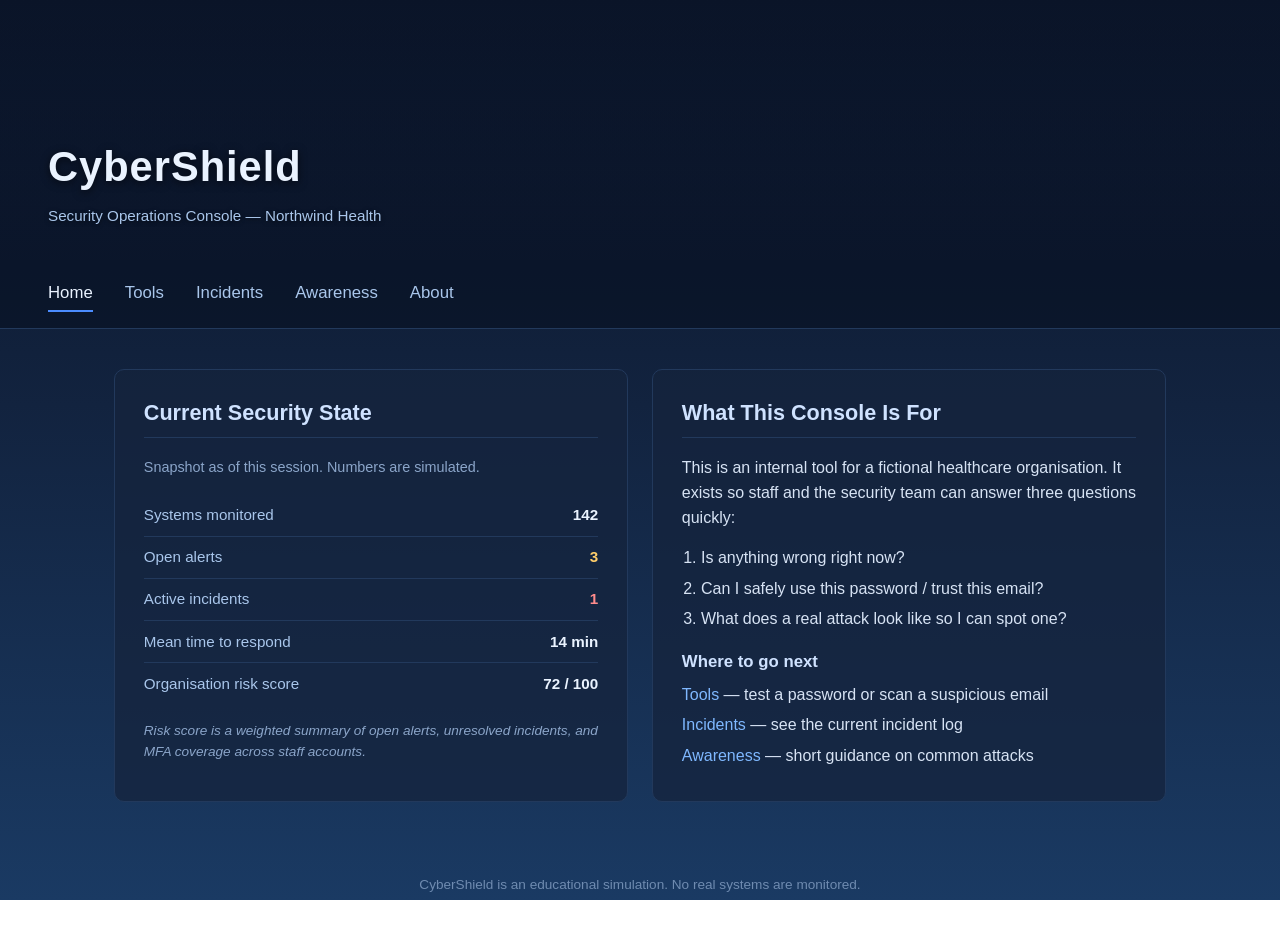
==== index.html @ 9d2b7405 "restyled website" ====
<!DOCTYPE html>
<html lang="en">
<head>
  <meta charset="UTF-8">
  <meta name="viewport" content="width=device-width, initial-scale=1.0">
  <title>CyberShield — Security Operations Console</title>
  <link rel="stylesheet" href="style.css">
</head>
<body>

  <header class="banner">
    <div class="banner-overlay">
      <h1>CyberShield</h1>
      <p class="tagline">Security Operations Console — Northwind Health</p>
    </div>
  </header>

  <nav class="navbar">
    <a href="index.html" class="active">Home</a>
    <a href="tools.html">Tools</a>
    <a href="incidents.html">Incidents</a>
    <a href="awareness.html">Awareness</a>
    <a href="about.html">About</a>
  </nav>

  <main class="layout">

    <section class="panel">
      <h2>Current Security State</h2>
      <p class="muted">Snapshot as of this session. Numbers are simulated.</p>

      <ul class="stat-list">
        <li><span class="label">Systems monitored</span><span class="value">142</span></li>
        <li><span class="label">Open alerts</span><span class="value warn">3</span></li>
        <li><span class="label">Active incidents</span><span class="value crit">1</span></li>
        <li><span class="label">Mean time to respond</span><span class="value">14 min</span></li>
        <li><span class="label">Organisation risk score</span><span class="value">72 / 100</span></li>
      </ul>

      <p class="hint">
        Risk score is a weighted summary of open alerts, unresolved incidents,
        and MFA coverage across staff accounts.
      </p>
    </section>

    <section class="panel">
      <h2>What This Console Is For</h2>
      <p>
        This is an internal tool for a fictional healthcare organisation.
        It exists so staff and the security team can answer three questions quickly:
      </p>
      <ol class="purpose-list">
        <li>Is anything wrong right now?</li>
        <li>Can I safely use this password / trust this email?</li>
        <li>What does a real attack look like so I can spot one?</li>
      </ol>

      <h3>Where to go next</h3>
      <ul class="link-list">
        <li><a href="tools.html">Tools</a> — test a password or scan a suspicious email</li>
        <li><a href="incidents.html">Incidents</a> — see the current incident log</li>
        <li><a href="awareness.html">Awareness</a> — short guidance on common attacks</li>
      </ul>
    </section>

  </main>

  <footer class="footer">
    CyberShield is an educational simulation. No real systems are monitored.
  </footer>

</body>
</html>
---- style.css ----
/* -------- base -------- */
* {
  box-sizing: border-box;
}

html, body {
  margin: 0;
  padding: 0;
}

body {
  font-family: "Gill Sans", Calibri, "Trebuchet MS", sans-serif;
  background: linear-gradient(180deg, #0a1428 0%, #12233f 45%, #1a3a63 100%);
  background-attachment: fixed;
  color: #d7e3f4;
  min-height: 100vh;
  line-height: 1.55;
}

a {
  color: #7fb8ff;
  text-decoration: none;
}
a:hover {
  text-decoration: underline;
}

/* -------- banner -------- */
.banner {
  position: relative;
  height: 260px;
  background-image: url("assets/banner.jpg");
  background-size: cover;
  background-position: center;
  display: flex;
  align-items: flex-end;
  padding: 2rem 3rem;
}

.banner::after {
  content: "";
  position: absolute;
  inset: 0;
  background: linear-gradient(180deg, rgba(10,20,40,0.35) 0%, rgba(10,20,40,0.85) 100%);
}

.banner-overlay {
  position: relative;
  z-index: 1;
}

.banner h1 {
  margin: 0;
  font-size: 2.6rem;
  letter-spacing: 1px;
  color: #eaf3ff;
  text-shadow: 0 2px 8px rgba(0,0,0,0.6);
}

.tagline {
  margin: 0.3rem 0 0;
  font-size: 0.95rem;
  color: #a9c6eb;
  text-shadow: 0 1px 4px rgba(0,0,0,0.6);
}

/* -------- nav -------- */
.navbar {
  display: flex;
  gap: 2rem;
  padding: 1rem 3rem;
  background: rgba(10, 20, 40, 0.85);
  border-bottom: 1px solid #22395c;
}

.navbar a {
  color: #a9c6eb;
  font-size: 1.05rem;
  padding: 4px 0;
  border-bottom: 2px solid transparent;
}

.navbar a:hover {
  color: #eaf3ff;
  text-decoration: none;
}

.navbar a.active {
  color: #eaf3ff;
  border-bottom-color: #4b8cff;
}

/* -------- layout -------- */
.layout {
  max-width: 1100px;
  margin: 2.5rem auto;
  padding: 0 1.5rem;
  display: grid;
  grid-template-columns: 1fr 1fr;
  gap: 1.5rem;
}

@media (max-width: 800px) {
  .layout { grid-template-columns: 1fr; }
}

/* -------- panels -------- */
.panel {
  background: rgba(20, 35, 60, 0.75);
  border: 1px solid #22395c;
  border-radius: 10px;
  padding: 1.6rem 1.8rem;
}

.panel h2 {
  margin-top: 0;
  color: #cfe2ff;
  font-size: 1.35rem;
  border-bottom: 1px solid #22395c;
  padding-bottom: 0.5rem;
}

.panel h3 {
  color: #cfe2ff;
  font-size: 1.05rem;
  margin-bottom: 0.4rem;
}

.muted { color: #8ba5c9; font-size: 0.9rem; }
.hint  { color: #8ba5c9; font-size: 0.85rem; margin-top: 1rem; font-style: italic; }

/* -------- stat list -------- */
.stat-list {
  list-style: none;
  padding: 0;
  margin: 1rem 0;
}

.stat-list li {
  display: flex;
  justify-content: space-between;
  padding: 0.55rem 0;
  border-bottom: 1px solid #22395c;
  font-size: 0.95rem;
}

.stat-list li:last-child { border-bottom: none; }

.stat-list .label { color: #a9c6eb; }
.stat-list .value { font-weight: 600; color: #eaf3ff; }
.stat-list .value.warn { color: #ffce6a; }
.stat-list .value.crit { color: #ff8b8b; }

/* -------- lists -------- */
.purpose-list { padding-left: 1.2rem; }
.purpose-list li { margin-bottom: 0.35rem; }

.link-list {
  list-style: none;
  padding: 0;
  margin: 0.5rem 0 0;
}
.link-list li { margin-bottom: 0.35rem; }

/* -------- tools form -------- */
.field {
  margin-bottom: 1.2rem;
}

.field label {
  display: block;
  margin-bottom: 0.4rem;
  color: #a9c6eb;
  font-size: 0.9rem;
}

.field input[type="password"],
.field textarea {
  width: 100%;
  background: rgba(10, 20, 40, 0.7);
  border: 1px solid #22395c;
  border-radius: 6px;
  padding: 0.65rem 0.8rem;
  color: #eaf3ff;
  font-family: inherit;
  font-size: 0.95rem;
}

.field input:focus,
.field textarea:focus {
  outline: none;
  border-color: #4b8cff;
}

button {
  background: #2a63c9;
  color: #eaf3ff;
  border: 1px solid #4b8cff;
  padding: 0.6rem 1.4rem;
  border-radius: 6px;
  font-family: inherit;
  font-size: 0.95rem;
  cursor: pointer;
  transition: background 0.15s;
}

button:hover { background: #3a78e0; }

.output {
  margin-top: 1rem;
  padding: 0.9rem 1rem;
  background: rgba(10, 20, 40, 0.6);
  border-left: 3px solid #4b8cff;
  border-radius: 4px;
  white-space: pre-wrap;
  font-size: 0.9rem;
  color: #d7e3f4;
}

/* -------- incidents table -------- */
table {
  width: 100%;
  border-collapse: collapse;
  background: rgba(20, 35, 60, 0.6);
  border: 1px solid #22395c;
  border-radius: 8px;
  overflow: hidden;
}

th, td {
  text-align: left;
  padding: 0.75rem 1rem;
  border-bottom: 1px solid #22395c;
  font-size: 0.9rem;
}

th {
  background: rgba(30, 50, 80, 0.9);
  color: #a9c6eb;
  font-weight: 600;
}

tr:last-child td { border-bottom: none; }

.sev {
  padding: 2px 9px;
  border-radius: 4px;
  font-size: 0.72rem;
  letter-spacing: 0.6px;
  font-weight: 700;
}
.sev.critical { background: #5a1d1d; color: #ffb3b3; }
.sev.high     { background: #5a3a1d; color: #ffcf9e; }
.sev.medium   { background: #5a4c1d; color: #ffeaa0; }
.sev.low      { background: #1d4a35; color: #9febc2; }

/* -------- awareness tips -------- */
.tips {
  display: grid;
  grid-template-columns: 1fr 1fr;
  gap: 1rem;
}

@media (max-width: 800px) {
  .tips { grid-template-columns: 1fr; }
}

.tip {
  background: rgba(20, 35, 60, 0.75);
  border: 1px solid #22395c;
  border-radius: 10px;
  padding: 1.1rem 1.3rem;
}

.tip h3 {
  margin-top: 0;
  color: #cfe2ff;
  font-size: 1rem;
}

.tip p {
  margin-bottom: 0;
  font-size: 0.9rem;
  color: #b6c9e3;
}

/* -------- footer -------- */
.footer {
  text-align: center;
  padding: 2rem 1rem;
  color: #6f8bb0;
  font-size: 0.85rem;
}
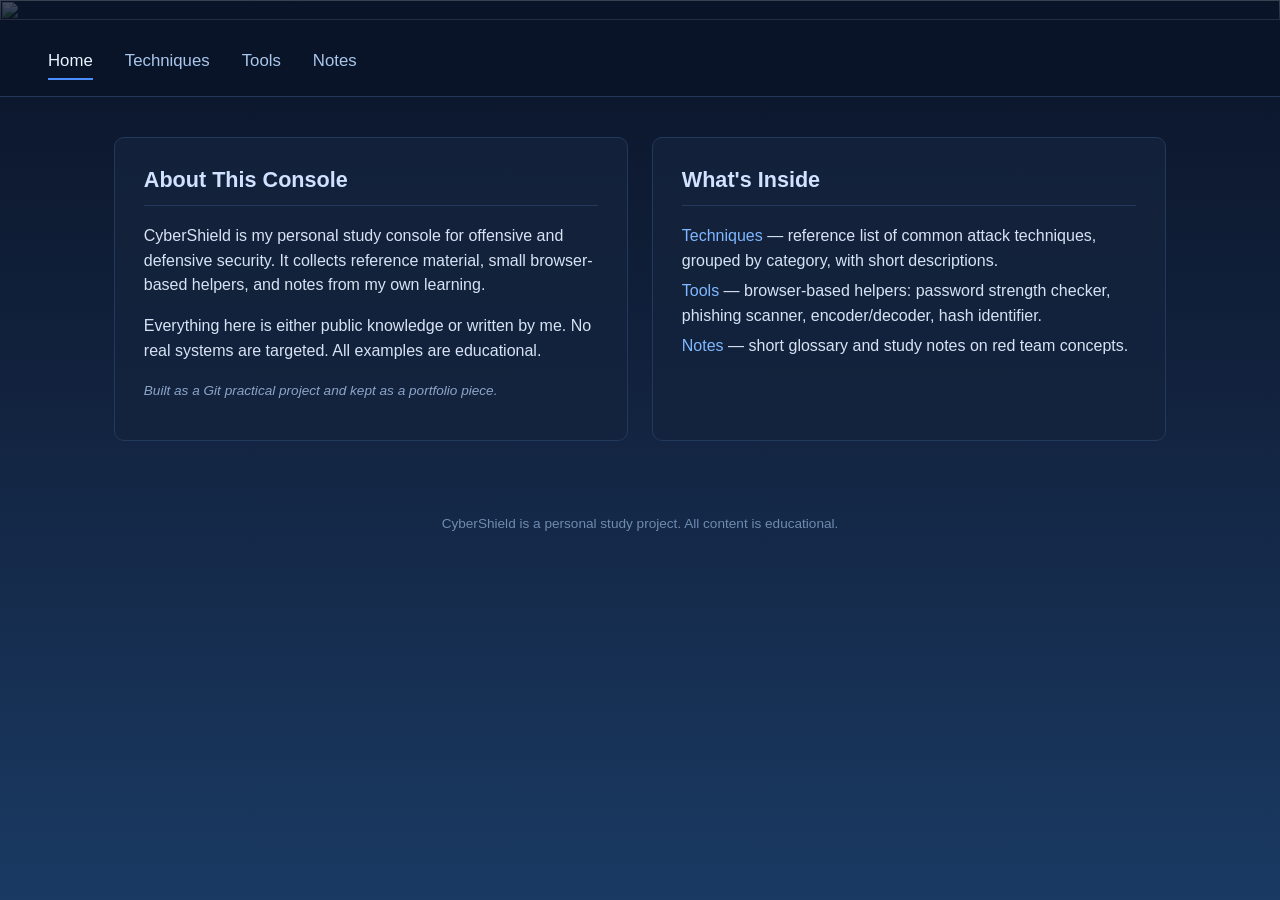
==== commit b0f5b107: "redoing the first page againm" ====
--- a/index.html
+++ b/index.html
@@ -3,70 +3,66 @@
 <head>
   <meta charset="UTF-8">
   <meta name="viewport" content="width=device-width, initial-scale=1.0">
-  <title>CyberShield — Security Operations Console</title>
+  <title>CyberShield — Security Study Console</title>
   <link rel="stylesheet" href="style.css">
 </head>
 <body>
 
   <header class="banner">
+    <img src="assets/banner.jpg" alt="" class="banner-img">
     <div class="banner-overlay">
       <h1>CyberShield</h1>
-      <p class="tagline">Security Operations Console — Northwind Health</p>
+      <p class="tagline">Offensive &amp; Defensive Security Study Console</p>
     </div>
   </header>
 
   <nav class="navbar">
     <a href="index.html" class="active">Home</a>
+    <a href="techniques.html">Techniques</a>
     <a href="tools.html">Tools</a>
-    <a href="incidents.html">Incidents</a>
-    <a href="awareness.html">Awareness</a>
-    <a href="about.html">About</a>
+    <a href="notes.html">Notes</a>
   </nav>
 
   <main class="layout">
 
     <section class="panel">
-      <h2>Current Security State</h2>
-      <p class="muted">Snapshot as of this session. Numbers are simulated.</p>
-
-      <ul class="stat-list">
-        <li><span class="label">Systems monitored</span><span class="value">142</span></li>
-        <li><span class="label">Open alerts</span><span class="value warn">3</span></li>
-        <li><span class="label">Active incidents</span><span class="value crit">1</span></li>
-        <li><span class="label">Mean time to respond</span><span class="value">14 min</span></li>
-        <li><span class="label">Organisation risk score</span><span class="value">72 / 100</span></li>
-      </ul>
-
+      <h2>About This Console</h2>
+      <p>
+        CyberShield is my personal study console for offensive and defensive
+        security. It collects reference material, small browser-based helpers,
+        and notes from my own learning.
+      </p>
+      <p>
+        Everything here is either public knowledge or written by me.
+        No real systems are targeted. All examples are educational.
+      </p>
       <p class="hint">
-        Risk score is a weighted summary of open alerts, unresolved incidents,
-        and MFA coverage across staff accounts.
+        Built as a Git practical project and kept as a portfolio piece.
       </p>
     </section>
 
     <section class="panel">
-      <h2>What This Console Is For</h2>
-      <p>
-        This is an internal tool for a fictional healthcare organisation.
-        It exists so staff and the security team can answer three questions quickly:
-      </p>
-      <ol class="purpose-list">
-        <li>Is anything wrong right now?</li>
-        <li>Can I safely use this password / trust this email?</li>
-        <li>What does a real attack look like so I can spot one?</li>
-      </ol>
-
-      <h3>Where to go next</h3>
+      <h2>What's Inside</h2>
       <ul class="link-list">
-        <li><a href="tools.html">Tools</a> — test a password or scan a suspicious email</li>
-        <li><a href="incidents.html">Incidents</a> — see the current incident log</li>
-        <li><a href="awareness.html">Awareness</a> — short guidance on common attacks</li>
+        <li>
+          <a href="techniques.html">Techniques</a> — reference list of common
+          attack techniques, grouped by category, with short descriptions.
+        </li>
+        <li>
+          <a href="tools.html">Tools</a> — browser-based helpers: password
+          strength checker, phishing scanner, encoder/decoder, hash identifier.
+        </li>
+        <li>
+          <a href="notes.html">Notes</a> — short glossary and study notes on
+          red team concepts.
+        </li>
       </ul>
     </section>
 
   </main>
 
   <footer class="footer">
-    CyberShield is an educational simulation. No real systems are monitored.
+    CyberShield is a personal study project. All content is educational.
   </footer>
 
 </body>
--- a/style.css
+++ b/style.css
@@ -28,25 +28,27 @@
 /* -------- banner -------- */
 .banner {
   position: relative;
-  height: 260px;
-  background-image: url("assets/banner.jpg");
-  background-size: cover;
-  background-position: center;
-  display: flex;
-  align-items: flex-end;
-  padding: 2rem 3rem;
-}
-
-.banner::after {
-  content: "";
+  width: 100%;
+  max-height: 320px;
+  overflow: hidden;
+}
+
+.banner-img {
+  width: 100%;
+  height: 100%;
+  max-height: 320px;
+  object-fit: cover;
+  object-position: center;
+  display: block;
+}
+
+.banner-overlay {
   position: absolute;
-  inset: 0;
-  background: linear-gradient(180deg, rgba(10,20,40,0.35) 0%, rgba(10,20,40,0.85) 100%);
-}
-
-.banner-overlay {
-  position: relative;
-  z-index: 1;
+  bottom: 0;
+  left: 0;
+  right: 0;
+  padding: 2rem 3rem 1.8rem;
+  background: linear-gradient(180deg, transparent 0%, rgba(10,20,40,0.9) 100%);
 }
 
 .banner h1 {
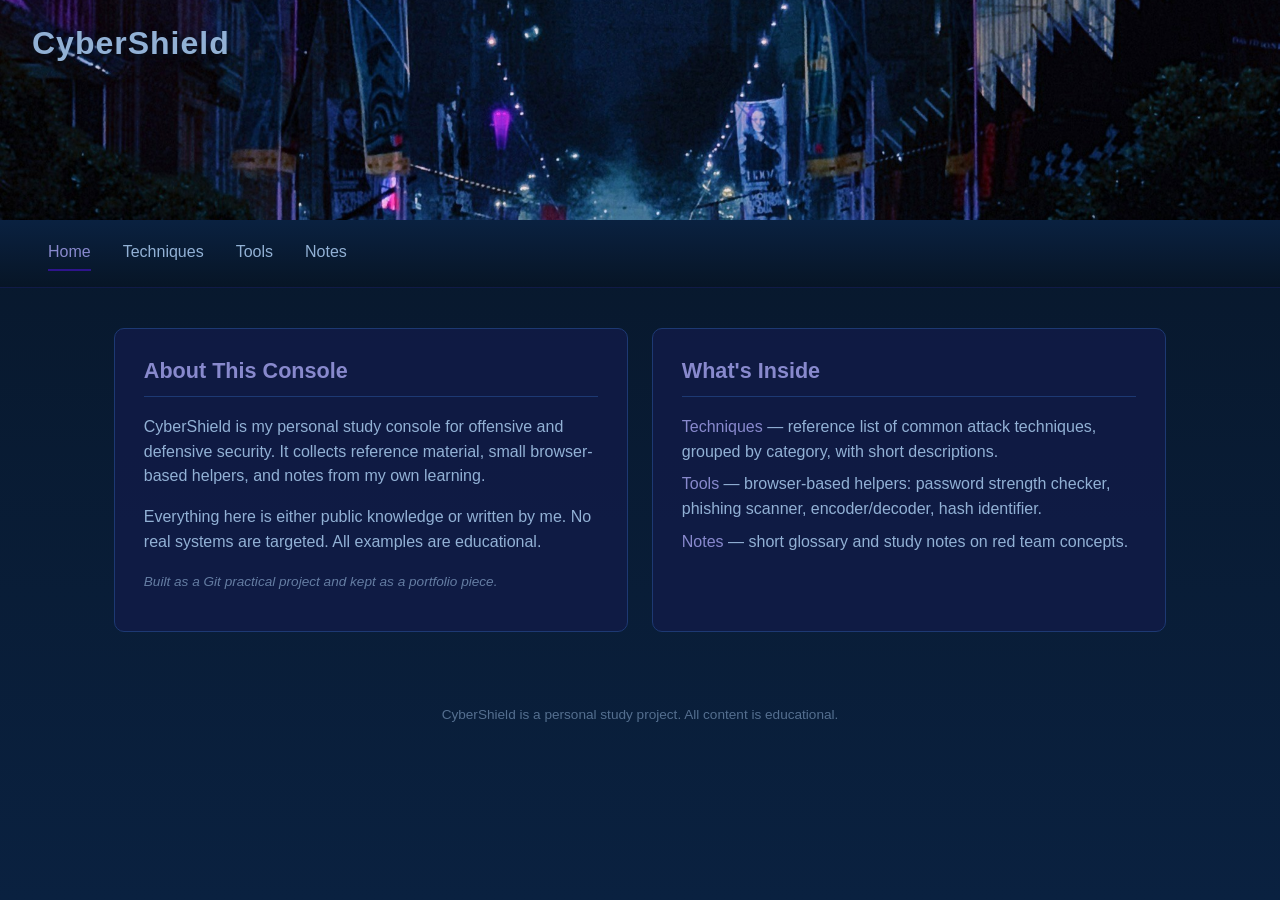
==== commit cc67a460: "major fix to the banner and nav bar and css" ====
--- a/index.html
+++ b/index.html
@@ -12,7 +12,6 @@
     <img src="assets/banner.jpg" alt="" class="banner-img">
     <div class="banner-overlay">
       <h1>CyberShield</h1>
-      <p class="tagline">Offensive &amp; Defensive Security Study Console</p>
     </div>
   </header>
 
--- a/style.css
+++ b/style.css
@@ -1,4 +1,14 @@
-/* -------- base -------- */
+/* 
+   CyberShield - palette
+   #8889CD soft periwinkle
+   #2E148C deep violet
+   #1D3973 mid navy
+   #0A2140 dark navy
+   #071526 near-black navy
+   #92B1D5 light steel blue
+   #111B48 very dark indigo
+    */
+
 * {
   box-sizing: border-box;
 }
@@ -10,33 +20,36 @@
 
 body {
   font-family: "Gill Sans", Calibri, "Trebuchet MS", sans-serif;
-  background: linear-gradient(180deg, #0a1428 0%, #12233f 45%, #1a3a63 100%);
+  background: linear-gradient(180deg, #071526 0%, #0A2140 100%);
   background-attachment: fixed;
-  color: #d7e3f4;
+  color: #92B1D5;
   min-height: 100vh;
   line-height: 1.55;
+  -webkit-text-size-adjust: 100%;   
 }
 
 a {
-  color: #7fb8ff;
+  color: #8889CD;
   text-decoration: none;
 }
 a:hover {
+  color: #92B1D5;
   text-decoration: underline;
 }
 
-/* -------- banner -------- */
+
 .banner {
   position: relative;
   width: 100%;
-  max-height: 320px;
   overflow: hidden;
+  background: #071526;
+  line-height: 0;
 }
 
 .banner-img {
   width: 100%;
-  height: 100%;
-  max-height: 320px;
+  height: auto;
+  max-height: 220px;            
   object-fit: cover;
   object-position: center;
   display: block;
@@ -44,55 +57,46 @@
 
 .banner-overlay {
   position: absolute;
-  bottom: 0;
-  left: 0;
-  right: 0;
-  padding: 2rem 3rem 1.8rem;
-  background: linear-gradient(180deg, transparent 0%, rgba(10,20,40,0.9) 100%);
+  top: 1.5rem;
+  left: 2rem;
+  right: 2rem;
+  line-height: 1.2;
 }
 
 .banner h1 {
   margin: 0;
-  font-size: 2.6rem;
+  font-size: 2rem;
   letter-spacing: 1px;
-  color: #eaf3ff;
-  text-shadow: 0 2px 8px rgba(0,0,0,0.6);
-}
-
-.tagline {
-  margin: 0.3rem 0 0;
-  font-size: 0.95rem;
-  color: #a9c6eb;
-  text-shadow: 0 1px 4px rgba(0,0,0,0.6);
-}
-
-/* -------- nav -------- */
+  color: #92B1D5;
+  text-shadow: 0 2px 8px rgba(7,21,38,0.85);
+}
+
 .navbar {
   display: flex;
   gap: 2rem;
   padding: 1rem 3rem;
-  background: rgba(10, 20, 40, 0.85);
-  border-bottom: 1px solid #22395c;
+  background: linear-gradient(180deg, #0A2140 0%, #071526 100%);
+  border-bottom: 1px solid #111B48;
 }
 
 .navbar a {
-  color: #a9c6eb;
-  font-size: 1.05rem;
+  color: #92B1D5;
+  font-size: 1rem;
   padding: 4px 0;
   border-bottom: 2px solid transparent;
+  transition: color 0.15s, border-color 0.15s;
 }
 
 .navbar a:hover {
-  color: #eaf3ff;
+  color: #8889CD;
   text-decoration: none;
 }
 
 .navbar a.active {
-  color: #eaf3ff;
-  border-bottom-color: #4b8cff;
-}
-
-/* -------- layout -------- */
+  color: #8889CD;
+  border-bottom-color: #2E148C;
+}
+
 .layout {
   max-width: 1100px;
   margin: 2.5rem auto;
@@ -102,129 +106,100 @@
   gap: 1.5rem;
 }
 
-@media (max-width: 800px) {
-  .layout { grid-template-columns: 1fr; }
-}
-
-/* -------- panels -------- */
 .panel {
-  background: rgba(20, 35, 60, 0.75);
-  border: 1px solid #22395c;
+  background: rgba(17, 27, 72, 0.8);
+  border: 1px solid #1D3973;
   border-radius: 10px;
   padding: 1.6rem 1.8rem;
 }
 
 .panel h2 {
   margin-top: 0;
-  color: #cfe2ff;
+  color: #8889CD;
   font-size: 1.35rem;
-  border-bottom: 1px solid #22395c;
+  border-bottom: 1px solid #1D3973;
   padding-bottom: 0.5rem;
 }
 
 .panel h3 {
-  color: #cfe2ff;
+  color: #8889CD;
   font-size: 1.05rem;
   margin-bottom: 0.4rem;
 }
 
-.muted { color: #8ba5c9; font-size: 0.9rem; }
-.hint  { color: #8ba5c9; font-size: 0.85rem; margin-top: 1rem; font-style: italic; }
-
-/* -------- stat list -------- */
-.stat-list {
-  list-style: none;
-  padding: 0;
-  margin: 1rem 0;
-}
-
-.stat-list li {
-  display: flex;
-  justify-content: space-between;
-  padding: 0.55rem 0;
-  border-bottom: 1px solid #22395c;
-  font-size: 0.95rem;
-}
-
-.stat-list li:last-child { border-bottom: none; }
-
-.stat-list .label { color: #a9c6eb; }
-.stat-list .value { font-weight: 600; color: #eaf3ff; }
-.stat-list .value.warn { color: #ffce6a; }
-.stat-list .value.crit { color: #ff8b8b; }
-
-/* -------- lists -------- */
-.purpose-list { padding-left: 1.2rem; }
-.purpose-list li { margin-bottom: 0.35rem; }
+.muted { color: #92B1D5; opacity: 0.75; font-size: 0.9rem; }
+.hint  { color: #92B1D5; opacity: 0.65; font-size: 0.85rem; margin-top: 1rem; font-style: italic; }
 
 .link-list {
   list-style: none;
   padding: 0;
   margin: 0.5rem 0 0;
 }
-.link-list li { margin-bottom: 0.35rem; }
-
-/* -------- tools form -------- */
-.field {
-  margin-bottom: 1.2rem;
-}
+.link-list li { margin-bottom: 0.5rem; }
+
+.field { margin-bottom: 1.2rem; }
 
 .field label {
   display: block;
   margin-bottom: 0.4rem;
-  color: #a9c6eb;
+  color: #92B1D5;
   font-size: 0.9rem;
 }
 
 .field input[type="password"],
+.field input[type="text"],
 .field textarea {
   width: 100%;
-  background: rgba(10, 20, 40, 0.7);
-  border: 1px solid #22395c;
+  background: rgba(7, 21, 38, 0.7);
+  border: 1px solid #1D3973;
   border-radius: 6px;
   padding: 0.65rem 0.8rem;
-  color: #eaf3ff;
+  color: #92B1D5;
   font-family: inherit;
-  font-size: 0.95rem;
+  font-size: 1rem;              
 }
 
 .field input:focus,
 .field textarea:focus {
   outline: none;
-  border-color: #4b8cff;
+  border-color: #8889CD;
 }
 
 button {
-  background: #2a63c9;
-  color: #eaf3ff;
-  border: 1px solid #4b8cff;
-  padding: 0.6rem 1.4rem;
+  background: #2E148C;
+  color: #92B1D5;
+  border: 1px solid #8889CD;
+  padding: 0.65rem 1.4rem;
   border-radius: 6px;
   font-family: inherit;
-  font-size: 0.95rem;
+  font-size: 1rem;
   cursor: pointer;
-  transition: background 0.15s;
-}
-
-button:hover { background: #3a78e0; }
+  transition: background 0.15s, color 0.15s;
+}
+
+button:hover {
+  background: #1D3973;
+  color: #8889CD;
+}
 
 .output {
   margin-top: 1rem;
   padding: 0.9rem 1rem;
-  background: rgba(10, 20, 40, 0.6);
-  border-left: 3px solid #4b8cff;
+  background: rgba(7, 21, 38, 0.7);
+  border-left: 3px solid #8889CD;
   border-radius: 4px;
   white-space: pre-wrap;
+  word-break: break-word;
   font-size: 0.9rem;
-  color: #d7e3f4;
-}
-
-/* -------- incidents table -------- */
+  color: #92B1D5;
+  font-family: Consolas, "Courier New", monospace;
+}
+
 table {
   width: 100%;
   border-collapse: collapse;
-  background: rgba(20, 35, 60, 0.6);
-  border: 1px solid #22395c;
+  background: rgba(17, 27, 72, 0.6);
+  border: 1px solid #1D3973;
   border-radius: 8px;
   overflow: hidden;
 }
@@ -232,64 +207,141 @@
 th, td {
   text-align: left;
   padding: 0.75rem 1rem;
-  border-bottom: 1px solid #22395c;
+  border-bottom: 1px solid #1D3973;
   font-size: 0.9rem;
 }
 
 th {
-  background: rgba(30, 50, 80, 0.9);
-  color: #a9c6eb;
+  background: rgba(46, 20, 140, 0.55);
+  color: #92B1D5;
   font-weight: 600;
 }
 
 tr:last-child td { border-bottom: none; }
 
-.sev {
-  padding: 2px 9px;
-  border-radius: 4px;
-  font-size: 0.72rem;
-  letter-spacing: 0.6px;
-  font-weight: 700;
-}
-.sev.critical { background: #5a1d1d; color: #ffb3b3; }
-.sev.high     { background: #5a3a1d; color: #ffcf9e; }
-.sev.medium   { background: #5a4c1d; color: #ffeaa0; }
-.sev.low      { background: #1d4a35; color: #9febc2; }
-
-/* -------- awareness tips -------- */
 .tips {
   display: grid;
   grid-template-columns: 1fr 1fr;
   gap: 1rem;
-}
-
-@media (max-width: 800px) {
-  .tips { grid-template-columns: 1fr; }
+  margin-top: 1rem;
 }
 
 .tip {
-  background: rgba(20, 35, 60, 0.75);
-  border: 1px solid #22395c;
+  background: rgba(17, 27, 72, 0.7);
+  border: 1px solid #1D3973;
   border-radius: 10px;
   padding: 1.1rem 1.3rem;
 }
 
 .tip h3 {
   margin-top: 0;
-  color: #cfe2ff;
+  color: #8889CD;
   font-size: 1rem;
 }
 
 .tip p {
   margin-bottom: 0;
   font-size: 0.9rem;
-  color: #b6c9e3;
-}
-
-/* -------- footer -------- */
+  color: #92B1D5;
+}
+
 .footer {
   text-align: center;
   padding: 2rem 1rem;
-  color: #6f8bb0;
+  color: #92B1D5;
+  opacity: 0.55;
   font-size: 0.85rem;
+}
+
+
+
+@media (max-width: 900px) {
+  .layout {
+    grid-template-columns: 1fr;   
+    margin: 2rem auto;
+  }
+
+  .tips {
+    grid-template-columns: 1fr;
+  }
+}
+
+
+@media (max-width: 640px) {
+
+
+  .banner-img {
+    max-height: 160px;
+  }
+
+  .banner-overlay {
+    top: 1rem;
+    left: 1.2rem;
+    right: 1.2rem;
+  }
+
+  .banner h1 {
+    font-size: 1.5rem;
+  }
+
+  .navbar {
+    gap: 1.2rem;
+    padding: 0.8rem 1.2rem;
+    overflow-x: auto;            
+    -webkit-overflow-scrolling: touch;
+    white-space: nowrap;
+  }
+
+  .navbar a {
+    font-size: 0.95rem;
+  }
+
+
+  .panel {
+    padding: 1.2rem 1.1rem;
+    border-radius: 8px;
+  }
+
+  .panel h2 {
+    font-size: 1.15rem;
+  }
+
+  .layout {
+    padding: 0 1rem;
+    margin: 1.5rem auto;
+    gap: 1rem;
+  }
+
+
+  table {
+    display: block;
+    overflow-x: auto;
+    white-space: nowrap;
+  }
+
+  th, td {
+    padding: 0.6rem 0.8rem;
+    font-size: 0.85rem;
+  }
+
+  /* footer */
+  .footer {
+    padding: 1.5rem 1rem;
+    font-size: 0.8rem;
+  }
+}
+
+
+@media (max-width: 400px) {
+  .banner h1 {
+    font-size: 1.25rem;
+  }
+
+  .navbar {
+    gap: 0.9rem;
+  }
+
+  .navbar a {
+    font-size: 0.85rem;
+  }
 }
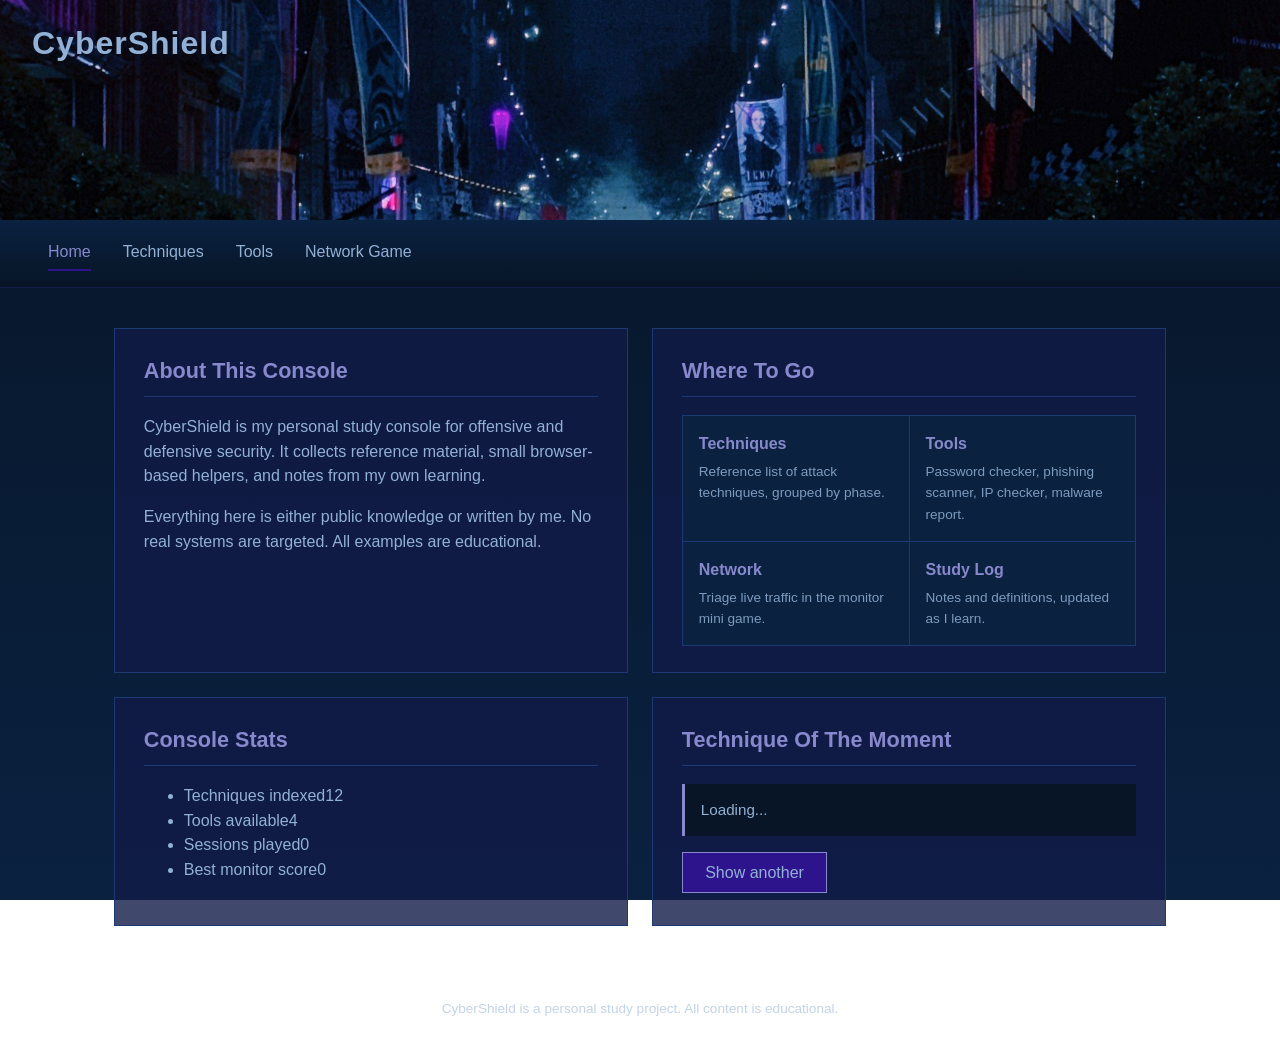
==== commit 0506562f: "changing some game mechanics and also some of the css" ====
--- a/index.html
+++ b/index.html
@@ -1,17 +1,21 @@
 <!DOCTYPE html>
 <html lang="en">
+
 <head>
   <meta charset="UTF-8">
   <meta name="viewport" content="width=device-width, initial-scale=1.0">
   <title>CyberShield — Security Study Console</title>
   <link rel="stylesheet" href="style.css">
 </head>
+
 <body>
 
   <header class="banner">
     <img src="assets/banner.jpg" alt="" class="banner-img">
     <div class="banner-overlay">
-      <h1>CyberShield</h1>
+      <a href="index.html" class="banner-link">
+        <h1>CyberShield</h1>
+      </a>
     </div>
   </header>
 
@@ -19,7 +23,7 @@
     <a href="index.html" class="active">Home</a>
     <a href="techniques.html">Techniques</a>
     <a href="tools.html">Tools</a>
-    <a href="notes.html">Notes</a>
+    <a href="network.html">Network Game</a>
   </nav>
 
   <main class="layout">
@@ -35,27 +39,46 @@
         Everything here is either public knowledge or written by me.
         No real systems are targeted. All examples are educational.
       </p>
-      <p class="hint">
-        Built as a Git practical project and kept as a portfolio piece.
-      </p>
     </section>
 
     <section class="panel">
-      <h2>What's Inside</h2>
-      <ul class="link-list">
-        <li>
-          <a href="techniques.html">Techniques</a> — reference list of common
-          attack techniques, grouped by category, with short descriptions.
-        </li>
-        <li>
-          <a href="tools.html">Tools</a> — browser-based helpers: password
-          strength checker, phishing scanner, encoder/decoder, hash identifier.
-        </li>
-        <li>
-          <a href="notes.html">Notes</a> — short glossary and study notes on
-          red team concepts.
-        </li>
+      <h2>Where To Go</h2>
+      <div class="site-map">
+        <a href="techniques.html" class="site-tile">
+          <span class="tile-title">Techniques</span>
+          <span class="tile-desc">Reference list of attack techniques, grouped by phase.</span>
+        </a>
+        <a href="tools.html" class="site-tile">
+          <span class="tile-title">Tools</span>
+          <span class="tile-desc">Password checker, phishing scanner, IP checker, malware report.</span>
+        </a>
+        <a href="network.html" class="site-tile">
+          <span class="tile-title">Network</span>
+          <span class="tile-desc">Triage live traffic in the monitor mini game.</span>
+        </a>
+        <a href="techniques.html" class="site-tile">
+          <span class="tile-title">Study Log</span>
+          <span class="tile-desc">Notes and definitions, updated as I learn.</span>
+        </a>
+      </div>
+    </section>
+
+    <section class="panel">
+      <h2>Console Stats</h2>
+      <ul class="stat-list">
+        <li><span class="label">Techniques indexed</span><span class="value" id="statTechniques">12</span></li>
+        <li><span class="label">Tools available</span><span class="value">4</span></li>
+        <li><span class="label">Sessions played</span><span class="value" id="statSessions">0</span></li>
+        <li><span class="label">Best monitor score</span><span class="value" id="statBest">0</span></li>
       </ul>
+    </section>
+
+    <section class="panel">
+      <h2>Technique Of The Moment</h2>
+      <p id="rotatingTechnique" class="rotating">
+        Loading...
+      </p>
+      <button onclick="rotateTechnique()">Show another</button>
     </section>
 
   </main>
@@ -65,4 +88,5 @@
   </footer>
 
 </body>
+
 </html>
--- a/style.css
+++ b/style.css
@@ -13,7 +13,8 @@
   box-sizing: border-box;
 }
 
-html, body {
+html,
+body {
   margin: 0;
   padding: 0;
 }
@@ -25,13 +26,14 @@
   color: #92B1D5;
   min-height: 100vh;
   line-height: 1.55;
-  -webkit-text-size-adjust: 100%;   
+  -webkit-text-size-adjust: 100%;
 }
 
 a {
   color: #8889CD;
   text-decoration: none;
 }
+
 a:hover {
   color: #92B1D5;
   text-decoration: underline;
@@ -49,7 +51,7 @@
 .banner-img {
   width: 100%;
   height: auto;
-  max-height: 220px;            
+  max-height: 220px;
   object-fit: cover;
   object-position: center;
   display: block;
@@ -68,7 +70,7 @@
   font-size: 2rem;
   letter-spacing: 1px;
   color: #92B1D5;
-  text-shadow: 0 2px 8px rgba(7,21,38,0.85);
+  text-shadow: 0 2px 8px rgba(7, 21, 38, 0.85);
 }
 
 .navbar {
@@ -109,7 +111,6 @@
 .panel {
   background: rgba(17, 27, 72, 0.8);
   border: 1px solid #1D3973;
-  border-radius: 10px;
   padding: 1.6rem 1.8rem;
 }
 
@@ -127,17 +128,33 @@
   margin-bottom: 0.4rem;
 }
 
-.muted { color: #92B1D5; opacity: 0.75; font-size: 0.9rem; }
-.hint  { color: #92B1D5; opacity: 0.65; font-size: 0.85rem; margin-top: 1rem; font-style: italic; }
+.muted {
+  color: #92B1D5;
+  opacity: 0.75;
+  font-size: 0.9rem;
+}
+
+.hint {
+  color: #92B1D5;
+  opacity: 0.65;
+  font-size: 0.85rem;
+  margin-top: 1rem;
+  font-style: italic;
+}
 
 .link-list {
   list-style: none;
   padding: 0;
   margin: 0.5rem 0 0;
 }
-.link-list li { margin-bottom: 0.5rem; }
-
-.field { margin-bottom: 1.2rem; }
+
+.link-list li {
+  margin-bottom: 0.5rem;
+}
+
+.field {
+  margin-bottom: 1.2rem;
+}
 
 .field label {
   display: block;
@@ -152,11 +169,10 @@
   width: 100%;
   background: rgba(7, 21, 38, 0.7);
   border: 1px solid #1D3973;
-  border-radius: 6px;
   padding: 0.65rem 0.8rem;
   color: #92B1D5;
   font-family: inherit;
-  font-size: 1rem;              
+  font-size: 1rem;
 }
 
 .field input:focus,
@@ -170,7 +186,6 @@
   color: #92B1D5;
   border: 1px solid #8889CD;
   padding: 0.65rem 1.4rem;
-  border-radius: 6px;
   font-family: inherit;
   font-size: 1rem;
   cursor: pointer;
@@ -187,7 +202,6 @@
   padding: 0.9rem 1rem;
   background: rgba(7, 21, 38, 0.7);
   border-left: 3px solid #8889CD;
-  border-radius: 4px;
   white-space: pre-wrap;
   word-break: break-word;
   font-size: 0.9rem;
@@ -200,11 +214,11 @@
   border-collapse: collapse;
   background: rgba(17, 27, 72, 0.6);
   border: 1px solid #1D3973;
-  border-radius: 8px;
   overflow: hidden;
 }
 
-th, td {
+th,
+td {
   text-align: left;
   padding: 0.75rem 1rem;
   border-bottom: 1px solid #1D3973;
@@ -217,7 +231,9 @@
   font-weight: 600;
 }
 
-tr:last-child td { border-bottom: none; }
+tr:last-child td {
+  border-bottom: none;
+}
 
 .tips {
   display: grid;
@@ -229,7 +245,6 @@
 .tip {
   background: rgba(17, 27, 72, 0.7);
   border: 1px solid #1D3973;
-  border-radius: 10px;
   padding: 1.1rem 1.3rem;
 }
 
@@ -253,11 +268,54 @@
   font-size: 0.85rem;
 }
 
+.site-map {
+  display: grid;
+  grid-template-columns: 1fr 1fr;
+  gap: 1px;
+  background: #1D3973;
+  border: 1px solid #1D3973;
+  margin-top: 1rem;
+}
+
+.site-tile {
+  background: #0A2140;
+  padding: 1rem;
+  display: flex;
+  flex-direction: column;
+  color: #92B1D5;
+  transition: background 0.15s;
+}
+
+.site-tile:hover {
+  background: #1D3973;
+  text-decoration: none;
+}
+
+.tile-title {
+  color: #8889CD;
+  font-weight: 600;
+  margin-bottom: 0.3rem;
+}
+
+.tile-desc {
+  font-size: 0.85rem;
+  color: #92B1D5;
+  opacity: 0.85;
+}
+
+.rotating {
+  background: #071526;
+  border-left: 3px solid #8889CD;
+  padding: 0.9rem 1rem;
+  margin: 0 0 1rem;
+  font-size: 0.95rem;
+}
+
 
 
 @media (max-width: 900px) {
   .layout {
-    grid-template-columns: 1fr;   
+    grid-template-columns: 1fr;
     margin: 2rem auto;
   }
 
@@ -284,10 +342,31 @@
     font-size: 1.5rem;
   }
 
+  .banner-link {
+  display: inline-block;
+  color: inherit;
+  text-decoration: none;
+}
+
+.banner-link h1 {
+  transition: color 0.2s, background-color 0.2s, padding 0.2s;
+  padding: 0.2rem 0.4rem;
+  margin-left: -0.4rem;
+}
+
+.banner-link:hover h1 {
+  color: #071526;
+  background-color: #8889CD;
+}
+
+.banner-link:hover {
+  text-decoration: none;
+}
+
   .navbar {
     gap: 1.2rem;
     padding: 0.8rem 1.2rem;
-    overflow-x: auto;            
+    overflow-x: auto;
     -webkit-overflow-scrolling: touch;
     white-space: nowrap;
   }
@@ -296,10 +375,8 @@
     font-size: 0.95rem;
   }
 
-
   .panel {
     padding: 1.2rem 1.1rem;
-    border-radius: 8px;
   }
 
   .panel h2 {
@@ -319,7 +396,8 @@
     white-space: nowrap;
   }
 
-  th, td {
+  th,
+  td {
     padding: 0.6rem 0.8rem;
     font-size: 0.85rem;
   }
@@ -329,6 +407,19 @@
     padding: 1.5rem 1rem;
     font-size: 0.8rem;
   }
+
+  .game-bar {
+    flex-direction: column;
+  }
+
+  .game-log {
+    min-height: 120px;
+    max-height: 180px;
+  }
+
+  .site-map {
+    grid-template-columns: 1fr;
+  }
 }
 
 
@@ -344,4 +435,165 @@
   .navbar a {
     font-size: 0.85rem;
   }
+}
+
+.layout-narrow {
+  grid-template-columns: 1fr;
+  max-width: 900px;
+}
+
+.game-bar {
+  display: flex;
+  gap: 1px;
+  background: #1D3973;
+  border: 1px solid #1D3973;
+  margin: 1rem 0;
+}
+
+.game-stat {
+  flex: 1;
+  background: #0A2140;
+  padding: 0.7rem 1rem;
+  display: flex;
+  flex-direction: column;
+  align-items: flex-start;
+}
+
+.stat-label {
+  font-size: 0.7rem;
+  letter-spacing: 1px;
+  text-transform: uppercase;
+  color: #8889CD;
+}
+
+.stat-value {
+  font-size: 1.3rem;
+  font-weight: 600;
+  color: #92B1D5;
+  font-family: Consolas, "Courier New", monospace;
+}
+
+.game-log {
+  background: #071526;
+  border: 1px solid #1D3973;
+  padding: 0.9rem 1rem;
+  min-height: 130px;
+  max-height: 240px;
+  overflow-y: auto;
+  font-family: Consolas, "Courier New", monospace;
+  font-size: 0.85rem;
+  color: #92B1D5;
+  margin-bottom: 1rem;
+}
+
+.log-line {
+  padding: 0.25rem 0;
+  border-bottom: 1px solid #111B48;
+}
+
+.log-line:last-child {
+  border-bottom: none;
+}
+
+.log-time {
+  color: #8889CD;
+  margin-right: 0.6rem;
+}
+
+.log-verdict-good {
+  color: #92B1D5;
+}
+
+.log-verdict-bad {
+  color: #ff8b8b;
+}
+
+.game-controls {
+  display: flex;
+  gap: 1px;
+  background: #1D3973;
+  border: 1px solid #1D3973;
+}
+
+.game-controls button {
+  flex: 1;
+  border: none;
+  padding: 1rem;
+  font-size: 1rem;
+  font-weight: 600;
+  letter-spacing: 0.5px;
+  cursor: pointer;
+  font-family: inherit;
+}
+
+.btn-allow {
+  background: #0A2140;
+  color: #92B1D5;
+}
+
+.btn-allow:hover {
+  background: #1D3973;
+  color: #8889CD;
+}
+
+.btn-flag {
+  background: #2E148C;
+  color: #92B1D5;
+}
+
+.btn-flag:hover {
+  background: #1D3973;
+  color: #8889CD;
+}
+
+.btn-monitor {
+  background: #1D3973;
+  color: #92B1D5;
+}
+
+.btn-monitor:hover {
+  background: #0A2140;
+  color: #8889CD;
+}
+
+.event-ctx {
+  color: #8889CD;
+  display: block;
+  margin-top: 0.2rem;
+  font-size: 0.8rem;
+}
+
+.combo-active {
+  color: #8889CD;
+}
+
+.game-controls button:disabled {
+  opacity: 0.35;
+  cursor: not-allowed;
+}
+
+.game-over {
+  background: #071526;
+  border: 1px solid #8889CD;
+  padding: 1.2rem 1.4rem;
+  margin-top: 1rem;
+}
+
+.game-over h3 {
+  margin-top: 0;
+  color: #8889CD;
+}
+
+.game-over p {
+  margin: 0 0 1rem;
+}
+
+.event-line {
+  color: #92B1D5;
+}
+
+.event-line strong {
+  color: #8889CD;
+  font-weight: 600;
+  margin-right: 0.5rem;
 }
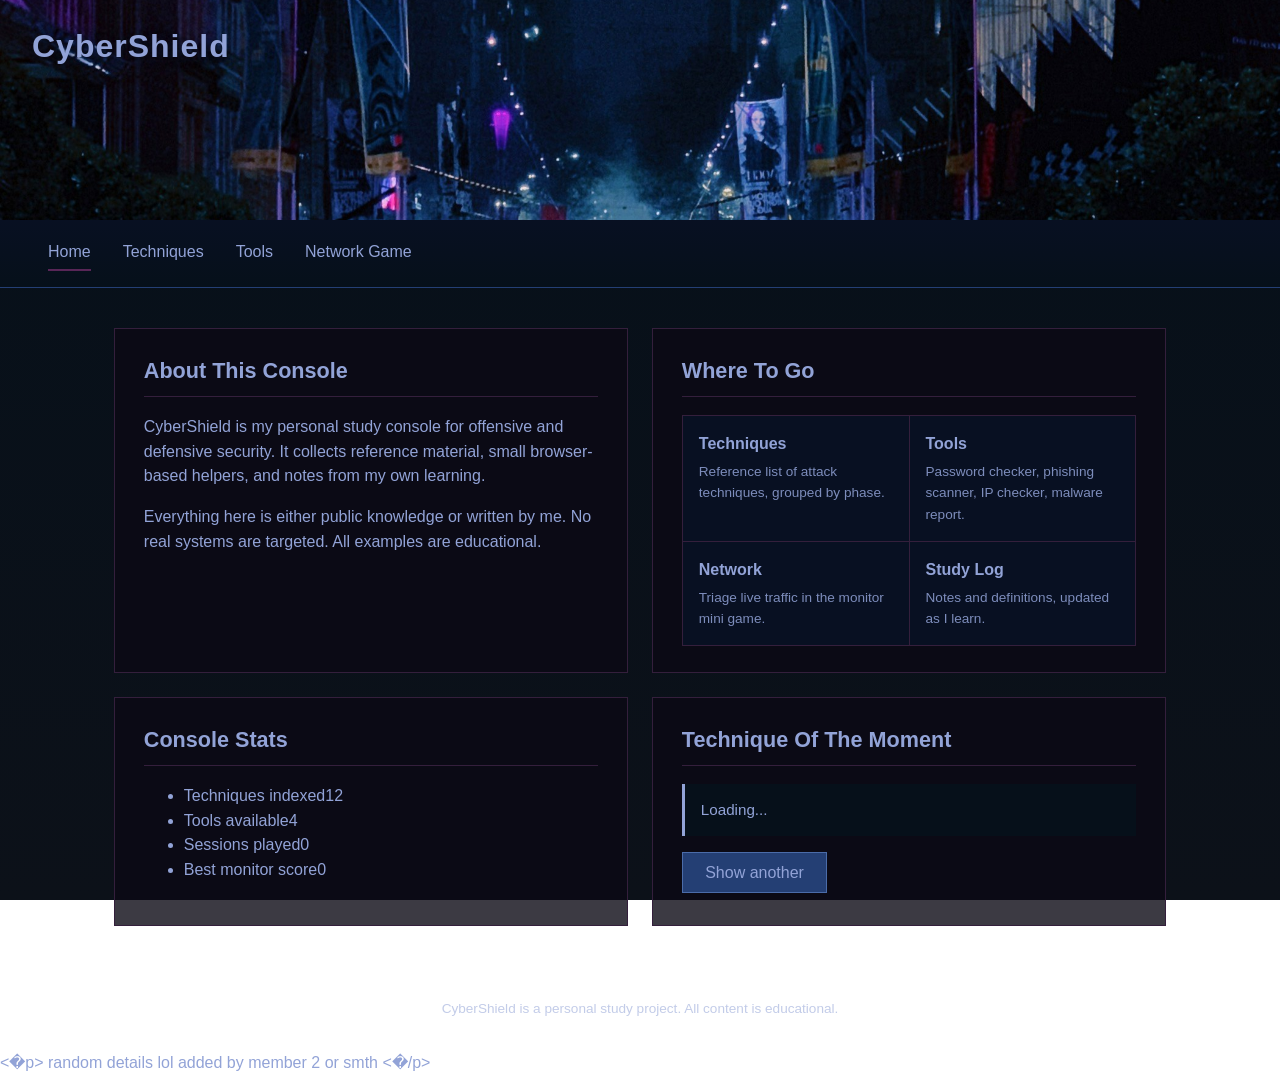
==== commit a3613034: "Member 2 feature was updatedd" ====
--- a/index.html
+++ b/index.html
@@ -1,92 +1,94 @@
-<!DOCTYPE html>
-<html lang="en">
-
-<head>
-  <meta charset="UTF-8">
-  <meta name="viewport" content="width=device-width, initial-scale=1.0">
-  <title>CyberShield — Security Study Console</title>
-  <link rel="stylesheet" href="style.css">
-</head>
-
-<body>
-
-  <header class="banner">
-    <img src="assets/banner.jpg" alt="" class="banner-img">
-    <div class="banner-overlay">
-      <a href="index.html" class="banner-link">
-        <h1>CyberShield</h1>
-      </a>
-    </div>
-  </header>
-
-  <nav class="navbar">
-    <a href="index.html" class="active">Home</a>
-    <a href="techniques.html">Techniques</a>
-    <a href="tools.html">Tools</a>
-    <a href="network.html">Network Game</a>
-  </nav>
-
-  <main class="layout">
-
-    <section class="panel">
-      <h2>About This Console</h2>
-      <p>
-        CyberShield is my personal study console for offensive and defensive
-        security. It collects reference material, small browser-based helpers,
-        and notes from my own learning.
-      </p>
-      <p>
-        Everything here is either public knowledge or written by me.
-        No real systems are targeted. All examples are educational.
-      </p>
-    </section>
-
-    <section class="panel">
-      <h2>Where To Go</h2>
-      <div class="site-map">
-        <a href="techniques.html" class="site-tile">
-          <span class="tile-title">Techniques</span>
-          <span class="tile-desc">Reference list of attack techniques, grouped by phase.</span>
-        </a>
-        <a href="tools.html" class="site-tile">
-          <span class="tile-title">Tools</span>
-          <span class="tile-desc">Password checker, phishing scanner, IP checker, malware report.</span>
-        </a>
-        <a href="network.html" class="site-tile">
-          <span class="tile-title">Network</span>
-          <span class="tile-desc">Triage live traffic in the monitor mini game.</span>
-        </a>
-        <a href="techniques.html" class="site-tile">
-          <span class="tile-title">Study Log</span>
-          <span class="tile-desc">Notes and definitions, updated as I learn.</span>
-        </a>
-      </div>
-    </section>
-
-    <section class="panel">
-      <h2>Console Stats</h2>
-      <ul class="stat-list">
-        <li><span class="label">Techniques indexed</span><span class="value" id="statTechniques">12</span></li>
-        <li><span class="label">Tools available</span><span class="value">4</span></li>
-        <li><span class="label">Sessions played</span><span class="value" id="statSessions">0</span></li>
-        <li><span class="label">Best monitor score</span><span class="value" id="statBest">0</span></li>
-      </ul>
-    </section>
-
-    <section class="panel">
-      <h2>Technique Of The Moment</h2>
-      <p id="rotatingTechnique" class="rotating">
-        Loading...
-      </p>
-      <button onclick="rotateTechnique()">Show another</button>
-    </section>
-
-  </main>
-
-  <footer class="footer">
-    CyberShield is a personal study project. All content is educational.
-  </footer>
-
-</body>
-
-</html>+<!DOCTYPE html>
+<html lang="en">
+
+<head>
+  <meta charset="UTF-8">
+  <meta name="viewport" content="width=device-width, initial-scale=1.0">
+  <title>CyberShield — Security Study Console</title>
+  <link rel="stylesheet" href="style.css">
+</head>
+
+<body>
+
+  <header class="banner">
+    <img src="assets/banner.jpg" alt="" class="banner-img">
+    <div class="banner-overlay">
+      <a href="index.html" class="banner-link">
+        <h1>CyberShield</h1>
+      </a>
+    </div>
+  </header>
+
+  <nav class="navbar">
+    <a href="index.html" class="active">Home</a>
+    <a href="techniques.html">Techniques</a>
+    <a href="tools.html">Tools</a>
+    <a href="network.html">Network Game</a>
+  </nav>
+
+  <main class="layout">
+
+    <section class="panel">
+      <h2>About This Console</h2>
+      <p>
+        CyberShield is my personal study console for offensive and defensive
+        security. It collects reference material, small browser-based helpers,
+        and notes from my own learning.
+      </p>
+      <p>
+        Everything here is either public knowledge or written by me.
+        No real systems are targeted. All examples are educational.
+      </p>
+    </section>
+
+    <section class="panel">
+      <h2>Where To Go</h2>
+      <div class="site-map">
+        <a href="techniques.html" class="site-tile">
+          <span class="tile-title">Techniques</span>
+          <span class="tile-desc">Reference list of attack techniques, grouped by phase.</span>
+        </a>
+        <a href="tools.html" class="site-tile">
+          <span class="tile-title">Tools</span>
+          <span class="tile-desc">Password checker, phishing scanner, IP checker, malware report.</span>
+        </a>
+        <a href="network.html" class="site-tile">
+          <span class="tile-title">Network</span>
+          <span class="tile-desc">Triage live traffic in the monitor mini game.</span>
+        </a>
+        <a href="techniques.html" class="site-tile">
+          <span class="tile-title">Study Log</span>
+          <span class="tile-desc">Notes and definitions, updated as I learn.</span>
+        </a>
+      </div>
+    </section>
+
+    <section class="panel">
+      <h2>Console Stats</h2>
+      <ul class="stat-list">
+        <li><span class="label">Techniques indexed</span><span class="value" id="statTechniques">12</span></li>
+        <li><span class="label">Tools available</span><span class="value">4</span></li>
+        <li><span class="label">Sessions played</span><span class="value" id="statSessions">0</span></li>
+        <li><span class="label">Best monitor score</span><span class="value" id="statBest">0</span></li>
+      </ul>
+    </section>
+
+    <section class="panel">
+      <h2>Technique Of The Moment</h2>
+      <p id="rotatingTechnique" class="rotating">
+        Loading...
+      </p>
+      <button onclick="rotateTechnique()">Show another</button>
+    </section>
+
+  </main>
+
+  <footer class="footer">
+    CyberShield is a personal study project. All content is educational.
+  </footer>
+
+</body>
+
+</html>< p >   r a n d o m   d e t a i l s   l o l   a d d e d   b y   m e m b e r   2   o r   s m t h   < / p > + 
+ 
--- a/style.css
+++ b/style.css
@@ -1,15 +1,19 @@
-/* 
-   CyberShield - palette
-   #8889CD soft periwinkle
-   #2E148C deep violet
-   #1D3973 mid navy
-   #0A2140 dark navy
-   #071526 near-black navy
-   #92B1D5 light steel blue
-   #111B48 very dark indigo
-    */
-
-* {
+/*
+#0c1119   near-black blue
+#06101a   very dark blue
+#341f3c   dark plum
+#582657   mid plum
+#243f74   mid navy
+#4b6ca9   steel blue
+#0c0914   near-black plum
+#5e5d84   muted purple
+#92a3d7   light periwinkle
+#081022   dark ink
+*/
+
+
+
+*{
   box-sizing: border-box;
 }
 
@@ -21,30 +25,29 @@
 
 body {
   font-family: "Gill Sans", Calibri, "Trebuchet MS", sans-serif;
-  background: linear-gradient(180deg, #071526 0%, #0A2140 100%);
+  background: linear-gradient(180deg, #06101A 0%, #0C1119 100%);
   background-attachment: fixed;
-  color: #92B1D5;
+  color: #92A3D7;
   min-height: 100vh;
   line-height: 1.55;
   -webkit-text-size-adjust: 100%;
 }
 
 a {
-  color: #8889CD;
+  color: #92A3D7;
   text-decoration: none;
 }
 
 a:hover {
-  color: #92B1D5;
+  color: #4B6CA9;
   text-decoration: underline;
 }
-
 
 .banner {
   position: relative;
   width: 100%;
   overflow: hidden;
-  background: #071526;
+  background: #081022;
   line-height: 0;
 }
 
@@ -69,20 +72,41 @@
   margin: 0;
   font-size: 2rem;
   letter-spacing: 1px;
-  color: #92B1D5;
-  text-shadow: 0 2px 8px rgba(7, 21, 38, 0.85);
+  color: #92A3D7;
+  text-shadow: 0 2px 8px rgba(8, 16, 34, 0.85);
+}
+
+.banner-link {
+  display: inline-block;
+  color: inherit;
+  text-decoration: none;
+}
+
+.banner-link h1 {
+  transition: color 0.2s, background-color 0.2s, padding 0.2s;
+  padding: 0.2rem 0.4rem;
+  margin-left: -0.4rem;
+}
+
+.banner-link:hover h1 {
+  color: #06101A;
+  background-color: #92A3D7;
+}
+
+.banner-link:hover {
+  text-decoration: none;
 }
 
 .navbar {
   display: flex;
   gap: 2rem;
   padding: 1rem 3rem;
-  background: linear-gradient(180deg, #0A2140 0%, #071526 100%);
-  border-bottom: 1px solid #111B48;
+  background: linear-gradient(180deg, #081022 0%, #06101A 100%);
+  border-bottom: 1px solid #243F74;
 }
 
 .navbar a {
-  color: #92B1D5;
+  color: #92A3D7;
   font-size: 1rem;
   padding: 4px 0;
   border-bottom: 2px solid transparent;
@@ -90,13 +114,13 @@
 }
 
 .navbar a:hover {
-  color: #8889CD;
+  color: #4B6CA9;
   text-decoration: none;
 }
 
 .navbar a.active {
-  color: #8889CD;
-  border-bottom-color: #2E148C;
+  color: #92A3D7;
+  border-bottom-color: #582657;
 }
 
 .layout {
@@ -109,33 +133,33 @@
 }
 
 .panel {
-  background: rgba(17, 27, 72, 0.8);
-  border: 1px solid #1D3973;
+  background: rgba(12, 9, 20, 0.8);
+  border: 1px solid #341F3C;
   padding: 1.6rem 1.8rem;
 }
 
 .panel h2 {
   margin-top: 0;
-  color: #8889CD;
+  color: #92A3D7;
   font-size: 1.35rem;
-  border-bottom: 1px solid #1D3973;
+  border-bottom: 1px solid #341F3C;
   padding-bottom: 0.5rem;
 }
 
 .panel h3 {
-  color: #8889CD;
+  color: #92A3D7;
   font-size: 1.05rem;
   margin-bottom: 0.4rem;
 }
 
 .muted {
-  color: #92B1D5;
+  color: #92A3D7;
   opacity: 0.75;
   font-size: 0.9rem;
 }
 
 .hint {
-  color: #92B1D5;
+  color: #92A3D7;
   opacity: 0.65;
   font-size: 0.85rem;
   margin-top: 1rem;
@@ -159,7 +183,7 @@
 .field label {
   display: block;
   margin-bottom: 0.4rem;
-  color: #92B1D5;
+  color: #92A3D7;
   font-size: 0.9rem;
 }
 
@@ -167,10 +191,10 @@
 .field input[type="text"],
 .field textarea {
   width: 100%;
-  background: rgba(7, 21, 38, 0.7);
-  border: 1px solid #1D3973;
+  background: #06101A;
+  border: 1px solid #243F74;
   padding: 0.65rem 0.8rem;
-  color: #92B1D5;
+  color: #92A3D7;
   font-family: inherit;
   font-size: 1rem;
 }
@@ -178,42 +202,43 @@
 .field input:focus,
 .field textarea:focus {
   outline: none;
-  border-color: #8889CD;
+  border-color: #92A3D7;
 }
 
 button {
-  background: #2E148C;
-  color: #92B1D5;
-  border: 1px solid #8889CD;
+  background: #243F74;
+  color: #92A3D7;
+  border: 1px solid #4B6CA9;
   padding: 0.65rem 1.4rem;
   font-family: inherit;
   font-size: 1rem;
   cursor: pointer;
-  transition: background 0.15s, color 0.15s;
+  transition: background 0.15s, color 0.15s, border-color 0.15s;
 }
 
 button:hover {
-  background: #1D3973;
-  color: #8889CD;
+  background: #582657;
+  color: #92A3D7;
+  border-color: #92A3D7;
 }
 
 .output {
   margin-top: 1rem;
   padding: 0.9rem 1rem;
-  background: rgba(7, 21, 38, 0.7);
-  border-left: 3px solid #8889CD;
+  background: #06101A;
+  border-left: 3px solid #92A3D7;
   white-space: pre-wrap;
   word-break: break-word;
   font-size: 0.9rem;
-  color: #92B1D5;
+  color: #92A3D7;
   font-family: Consolas, "Courier New", monospace;
 }
 
 table {
   width: 100%;
   border-collapse: collapse;
-  background: rgba(17, 27, 72, 0.6);
-  border: 1px solid #1D3973;
+  background: rgba(12, 9, 20, 0.6);
+  border: 1px solid #341F3C;
   overflow: hidden;
 }
 
@@ -221,13 +246,13 @@
 td {
   text-align: left;
   padding: 0.75rem 1rem;
-  border-bottom: 1px solid #1D3973;
+  border-bottom: 1px solid #341F3C;
   font-size: 0.9rem;
 }
 
 th {
-  background: rgba(46, 20, 140, 0.55);
-  color: #92B1D5;
+  background: #341F3C;
+  color: #92A3D7;
   font-weight: 600;
 }
 
@@ -243,27 +268,27 @@
 }
 
 .tip {
-  background: rgba(17, 27, 72, 0.7);
-  border: 1px solid #1D3973;
+  background: rgba(12, 9, 20, 0.7);
+  border: 1px solid #341F3C;
   padding: 1.1rem 1.3rem;
 }
 
 .tip h3 {
   margin-top: 0;
-  color: #8889CD;
+  color: #92A3D7;
   font-size: 1rem;
 }
 
 .tip p {
   margin-bottom: 0;
   font-size: 0.9rem;
-  color: #92B1D5;
+  color: #92A3D7;
 }
 
 .footer {
   text-align: center;
   padding: 2rem 1rem;
-  color: #92B1D5;
+  color: #92A3D7;
   opacity: 0.55;
   font-size: 0.85rem;
 }
@@ -272,171 +297,45 @@
   display: grid;
   grid-template-columns: 1fr 1fr;
   gap: 1px;
-  background: #1D3973;
-  border: 1px solid #1D3973;
+  background: #341F3C;
+  border: 1px solid #341F3C;
   margin-top: 1rem;
 }
 
 .site-tile {
-  background: #0A2140;
+  background: #081022;
   padding: 1rem;
   display: flex;
   flex-direction: column;
-  color: #92B1D5;
+  color: #92A3D7;
   transition: background 0.15s;
 }
 
 .site-tile:hover {
-  background: #1D3973;
+  background: #243F74;
   text-decoration: none;
 }
 
 .tile-title {
-  color: #8889CD;
+  color: #92A3D7;
   font-weight: 600;
   margin-bottom: 0.3rem;
 }
 
 .tile-desc {
   font-size: 0.85rem;
-  color: #92B1D5;
+  color: #92A3D7;
   opacity: 0.85;
 }
 
 .rotating {
-  background: #071526;
-  border-left: 3px solid #8889CD;
+  background: #06101A;
+  border-left: 3px solid #92A3D7;
   padding: 0.9rem 1rem;
   margin: 0 0 1rem;
   font-size: 0.95rem;
 }
 
-
-
-@media (max-width: 900px) {
-  .layout {
-    grid-template-columns: 1fr;
-    margin: 2rem auto;
-  }
-
-  .tips {
-    grid-template-columns: 1fr;
-  }
-}
-
-
-@media (max-width: 640px) {
-
-
-  .banner-img {
-    max-height: 160px;
-  }
-
-  .banner-overlay {
-    top: 1rem;
-    left: 1.2rem;
-    right: 1.2rem;
-  }
-
-  .banner h1 {
-    font-size: 1.5rem;
-  }
-
-  .banner-link {
-  display: inline-block;
-  color: inherit;
-  text-decoration: none;
-}
-
-.banner-link h1 {
-  transition: color 0.2s, background-color 0.2s, padding 0.2s;
-  padding: 0.2rem 0.4rem;
-  margin-left: -0.4rem;
-}
-
-.banner-link:hover h1 {
-  color: #071526;
-  background-color: #8889CD;
-}
-
-.banner-link:hover {
-  text-decoration: none;
-}
-
-  .navbar {
-    gap: 1.2rem;
-    padding: 0.8rem 1.2rem;
-    overflow-x: auto;
-    -webkit-overflow-scrolling: touch;
-    white-space: nowrap;
-  }
-
-  .navbar a {
-    font-size: 0.95rem;
-  }
-
-  .panel {
-    padding: 1.2rem 1.1rem;
-  }
-
-  .panel h2 {
-    font-size: 1.15rem;
-  }
-
-  .layout {
-    padding: 0 1rem;
-    margin: 1.5rem auto;
-    gap: 1rem;
-  }
-
-
-  table {
-    display: block;
-    overflow-x: auto;
-    white-space: nowrap;
-  }
-
-  th,
-  td {
-    padding: 0.6rem 0.8rem;
-    font-size: 0.85rem;
-  }
-
-  /* footer */
-  .footer {
-    padding: 1.5rem 1rem;
-    font-size: 0.8rem;
-  }
-
-  .game-bar {
-    flex-direction: column;
-  }
-
-  .game-log {
-    min-height: 120px;
-    max-height: 180px;
-  }
-
-  .site-map {
-    grid-template-columns: 1fr;
-  }
-}
-
-
-@media (max-width: 400px) {
-  .banner h1 {
-    font-size: 1.25rem;
-  }
-
-  .navbar {
-    gap: 0.9rem;
-  }
-
-  .navbar a {
-    font-size: 0.85rem;
-  }
-}
-
 .layout-narrow {
   grid-template-columns: 1fr;
   max-width: 900px;
@@ -445,14 +344,14 @@
 .game-bar {
   display: flex;
   gap: 1px;
-  background: #1D3973;
-  border: 1px solid #1D3973;
+  background: #341F3C;
+  border: 1px solid #341F3C;
   margin: 1rem 0;
 }
 
 .game-stat {
   flex: 1;
-  background: #0A2140;
+  background: #081022;
   padding: 0.7rem 1rem;
   display: flex;
   flex-direction: column;
@@ -463,32 +362,32 @@
   font-size: 0.7rem;
   letter-spacing: 1px;
   text-transform: uppercase;
-  color: #8889CD;
+  color: #92A3D7;
 }
 
 .stat-value {
   font-size: 1.3rem;
   font-weight: 600;
-  color: #92B1D5;
+  color: #92A3D7;
   font-family: Consolas, "Courier New", monospace;
 }
 
 .game-log {
-  background: #071526;
-  border: 1px solid #1D3973;
+  background: #06101A;
+  border: 1px solid #243F74;
   padding: 0.9rem 1rem;
   min-height: 130px;
   max-height: 240px;
   overflow-y: auto;
   font-family: Consolas, "Courier New", monospace;
   font-size: 0.85rem;
-  color: #92B1D5;
+  color: #92A3D7;
   margin-bottom: 1rem;
 }
 
 .log-line {
   padding: 0.25rem 0;
-  border-bottom: 1px solid #111B48;
+  border-bottom: 1px solid #0C0914;
 }
 
 .log-line:last-child {
@@ -496,23 +395,23 @@
 }
 
 .log-time {
-  color: #8889CD;
+  color: #5E5D84;
   margin-right: 0.6rem;
 }
 
 .log-verdict-good {
-  color: #92B1D5;
+  color: #92A3D7;
 }
 
 .log-verdict-bad {
-  color: #ff8b8b;
+  color: #C77F9E;
 }
 
 .game-controls {
   display: flex;
   gap: 1px;
-  background: #1D3973;
-  border: 1px solid #1D3973;
+  background: #341F3C;
+  border: 1px solid #341F3C;
 }
 
 .game-controls button {
@@ -527,73 +426,170 @@
 }
 
 .btn-allow {
-  background: #0A2140;
-  color: #92B1D5;
+  background: #081022;
+  color: #92A3D7;
 }
 
 .btn-allow:hover {
-  background: #1D3973;
-  color: #8889CD;
+  background: #243F74;
+  color: #92A3D7;
+}
+
+.btn-monitor {
+  background: #243F74;
+  color: #92A3D7;
+}
+
+.btn-monitor:hover {
+  background: #4B6CA9;
+  color: #06101A;
 }
 
 .btn-flag {
-  background: #2E148C;
-  color: #92B1D5;
+  background: #341F3C;
+  color: #92A3D7;
 }
 
 .btn-flag:hover {
-  background: #1D3973;
-  color: #8889CD;
-}
-
-.btn-monitor {
-  background: #1D3973;
-  color: #92B1D5;
-}
-
-.btn-monitor:hover {
-  background: #0A2140;
-  color: #8889CD;
+  background: #582657;
+  color: #92A3D7;
+}
+
+.game-controls button:disabled {
+  opacity: 0.35;
+  cursor: not-allowed;
 }
 
 .event-ctx {
-  color: #8889CD;
+  color: #5E5D84;
   display: block;
   margin-top: 0.2rem;
   font-size: 0.8rem;
 }
 
+.event-line {
+  color: #92A3D7;
+}
+
+.event-line strong {
+  color: #92A3D7;
+  font-weight: 600;
+  margin-right: 0.5rem;
+}
+
 .combo-active {
-  color: #8889CD;
-}
-
-.game-controls button:disabled {
-  opacity: 0.35;
-  cursor: not-allowed;
+  color: #92A3D7;
 }
 
 .game-over {
-  background: #071526;
-  border: 1px solid #8889CD;
+  background: #06101A;
+  border: 1px solid #92A3D7;
   padding: 1.2rem 1.4rem;
   margin-top: 1rem;
 }
 
 .game-over h3 {
   margin-top: 0;
-  color: #8889CD;
+  color: #92A3D7;
 }
 
 .game-over p {
   margin: 0 0 1rem;
 }
 
-.event-line {
-  color: #92B1D5;
-}
-
-.event-line strong {
-  color: #8889CD;
-  font-weight: 600;
-  margin-right: 0.5rem;
+@media (max-width: 900px) {
+  .layout {
+    grid-template-columns: 1fr;
+    margin: 2rem auto;
+  }
+
+  .tips {
+    grid-template-columns: 1fr;
+  }
+}
+
+@media (max-width: 640px) {
+  .banner-img {
+    max-height: 160px;
+  }
+
+  .banner-overlay {
+    top: 1rem;
+    left: 1.2rem;
+    right: 1.2rem;
+  }
+
+  .banner h1 {
+    font-size: 1.5rem;
+  }
+
+  .navbar {
+    gap: 1.2rem;
+    padding: 0.8rem 1.2rem;
+    overflow-x: auto;
+    -webkit-overflow-scrolling: touch;
+    white-space: nowrap;
+  }
+
+  .navbar a {
+    font-size: 0.95rem;
+  }
+
+  .panel {
+    padding: 1.2rem 1.1rem;
+  }
+
+  .panel h2 {
+    font-size: 1.15rem;
+  }
+
+  .layout {
+    padding: 0 1rem;
+    margin: 1.5rem auto;
+    gap: 1rem;
+  }
+
+  table {
+    display: block;
+    overflow-x: auto;
+    white-space: nowrap;
+  }
+
+  th,
+  td {
+    padding: 0.6rem 0.8rem;
+    font-size: 0.85rem;
+  }
+
+  .footer {
+    padding: 1.5rem 1rem;
+    font-size: 0.8rem;
+  }
+
+  .game-bar {
+    flex-direction: column;
+  }
+
+  .game-log {
+    min-height: 120px;
+    max-height: 180px;
+  }
+
+  .site-map {
+    grid-template-columns: 1fr;
+  }
+}
+
+@media (max-width: 400px) {
+  .banner h1 {
+    font-size: 1.25rem;
+  }
+
+  .navbar {
+    gap: 0.9rem;
+  }
+
+  .navbar a {
+    font-size: 0.85rem;
+  }
 }
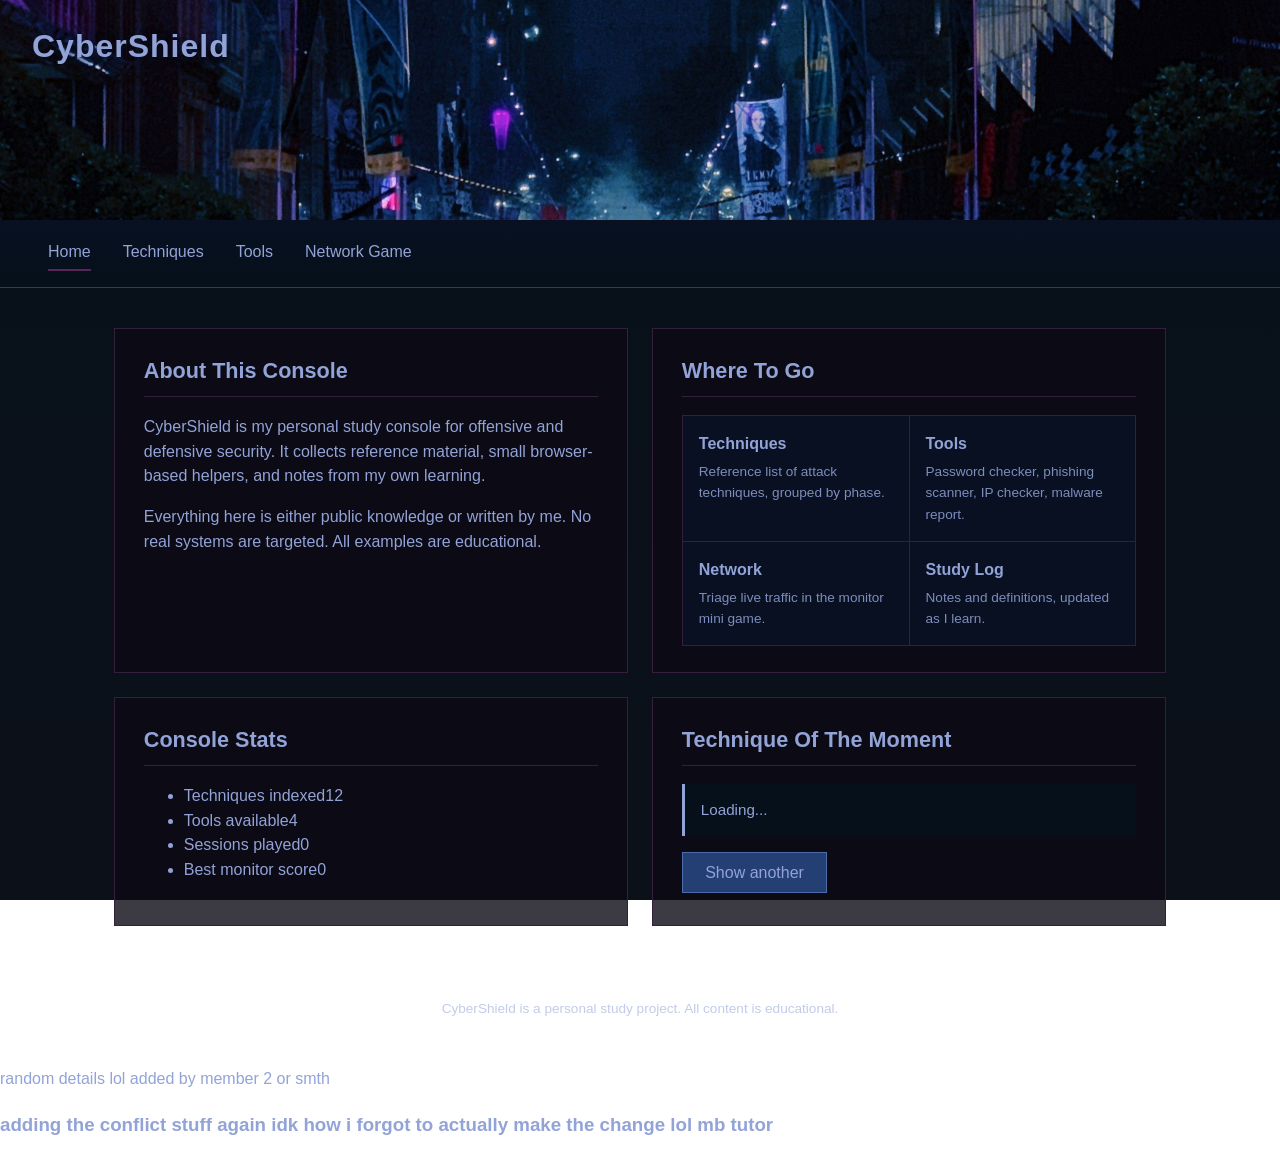
==== commit bbe49634: "member 1 feature and added the stuff in index.html sh: line 1: q: command not found sh: line 1: :wq:" ====
--- a/index.html
+++ b/index.html
@@ -1,94 +1,95 @@
-<!DOCTYPE html>
-<html lang="en">
-
-<head>
-  <meta charset="UTF-8">
-  <meta name="viewport" content="width=device-width, initial-scale=1.0">
-  <title>CyberShield — Security Study Console</title>
-  <link rel="stylesheet" href="style.css">
-</head>
-
-<body>
-
-  <header class="banner">
-    <img src="assets/banner.jpg" alt="" class="banner-img">
-    <div class="banner-overlay">
-      <a href="index.html" class="banner-link">
-        <h1>CyberShield</h1>
-      </a>
-    </div>
-  </header>
-
-  <nav class="navbar">
-    <a href="index.html" class="active">Home</a>
-    <a href="techniques.html">Techniques</a>
-    <a href="tools.html">Tools</a>
-    <a href="network.html">Network Game</a>
-  </nav>
-
-  <main class="layout">
-
-    <section class="panel">
-      <h2>About This Console</h2>
-      <p>
-        CyberShield is my personal study console for offensive and defensive
-        security. It collects reference material, small browser-based helpers,
-        and notes from my own learning.
-      </p>
-      <p>
-        Everything here is either public knowledge or written by me.
-        No real systems are targeted. All examples are educational.
-      </p>
-    </section>
-
-    <section class="panel">
-      <h2>Where To Go</h2>
-      <div class="site-map">
-        <a href="techniques.html" class="site-tile">
-          <span class="tile-title">Techniques</span>
-          <span class="tile-desc">Reference list of attack techniques, grouped by phase.</span>
-        </a>
-        <a href="tools.html" class="site-tile">
-          <span class="tile-title">Tools</span>
-          <span class="tile-desc">Password checker, phishing scanner, IP checker, malware report.</span>
-        </a>
-        <a href="network.html" class="site-tile">
-          <span class="tile-title">Network</span>
-          <span class="tile-desc">Triage live traffic in the monitor mini game.</span>
-        </a>
-        <a href="techniques.html" class="site-tile">
-          <span class="tile-title">Study Log</span>
-          <span class="tile-desc">Notes and definitions, updated as I learn.</span>
-        </a>
-      </div>
-    </section>
-
-    <section class="panel">
-      <h2>Console Stats</h2>
-      <ul class="stat-list">
-        <li><span class="label">Techniques indexed</span><span class="value" id="statTechniques">12</span></li>
-        <li><span class="label">Tools available</span><span class="value">4</span></li>
-        <li><span class="label">Sessions played</span><span class="value" id="statSessions">0</span></li>
-        <li><span class="label">Best monitor score</span><span class="value" id="statBest">0</span></li>
-      </ul>
-    </section>
-
-    <section class="panel">
-      <h2>Technique Of The Moment</h2>
-      <p id="rotatingTechnique" class="rotating">
-        Loading...
-      </p>
-      <button onclick="rotateTechnique()">Show another</button>
-    </section>
-
-  </main>
-
-  <footer class="footer">
-    CyberShield is a personal study project. All content is educational.
-  </footer>
-
-</body>
-
-</html>< p >   r a n d o m   d e t a i l s   l o l   a d d e d   b y   m e m b e r   2   o r   s m t h   < / p > - 
- +<!DOCTYPE html>
+<html lang="en">
+
+<head>
+  <meta charset="UTF-8">
+  <meta name="viewport" content="width=device-width, initial-scale=1.0">
+  <title>CyberShield — Security Study Console</title>
+  <link rel="stylesheet" href="style.css">
+</head>
+
+<body>
+
+  <header class="banner">
+    <img src="assets/banner.jpg" alt="" class="banner-img">
+    <div class="banner-overlay">
+      <a href="index.html" class="banner-link">
+        <h1>CyberShield</h1>
+      </a>
+    </div>
+  </header>
+
+  <nav class="navbar">
+    <a href="index.html" class="active">Home</a>
+    <a href="techniques.html">Techniques</a>
+    <a href="tools.html">Tools</a>
+    <a href="network.html">Network Game</a>
+  </nav>
+
+  <main class="layout">
+
+    <section class="panel">
+      <h2>About This Console</h2>
+      <p>
+        CyberShield is my personal study console for offensive and defensive
+        security. It collects reference material, small browser-based helpers,
+        and notes from my own learning.
+      </p>
+      <p>
+        Everything here is either public knowledge or written by me.
+        No real systems are targeted. All examples are educational.
+      </p>
+    </section>
+
+    <section class="panel">
+      <h2>Where To Go</h2>
+      <div class="site-map">
+        <a href="techniques.html" class="site-tile">
+          <span class="tile-title">Techniques</span>
+          <span class="tile-desc">Reference list of attack techniques, grouped by phase.</span>
+        </a>
+        <a href="tools.html" class="site-tile">
+          <span class="tile-title">Tools</span>
+          <span class="tile-desc">Password checker, phishing scanner, IP checker, malware report.</span>
+        </a>
+        <a href="network.html" class="site-tile">
+          <span class="tile-title">Network</span>
+          <span class="tile-desc">Triage live traffic in the monitor mini game.</span>
+        </a>
+        <a href="techniques.html" class="site-tile">
+          <span class="tile-title">Study Log</span>
+          <span class="tile-desc">Notes and definitions, updated as I learn.</span>
+        </a>
+      </div>
+    </section>
+
+    <section class="panel">
+      <h2>Console Stats</h2>
+      <ul class="stat-list">
+        <li><span class="label">Techniques indexed</span><span class="value" id="statTechniques">12</span></li>
+        <li><span class="label">Tools available</span><span class="value">4</span></li>
+        <li><span class="label">Sessions played</span><span class="value" id="statSessions">0</span></li>
+        <li><span class="label">Best monitor score</span><span class="value" id="statBest">0</span></li>
+      </ul>
+    </section>
+
+    <section class="panel">
+      <h2>Technique Of The Moment</h2>
+      <p id="rotatingTechnique" class="rotating">
+        Loading...
+      </p>
+      <button onclick="rotateTechnique()">Show another</button>
+    </section>
+
+  </main>
+
+  <footer class="footer">
+    CyberShield is a personal study project. All content is educational.
+  </footer>
+
+</body>
+
+</html>
+
+<p>random details lol added by member 2 or smth</p>
+<h3>adding the conflict stuff again idk how i forgot to actually make the change lol mb tutor</h3>
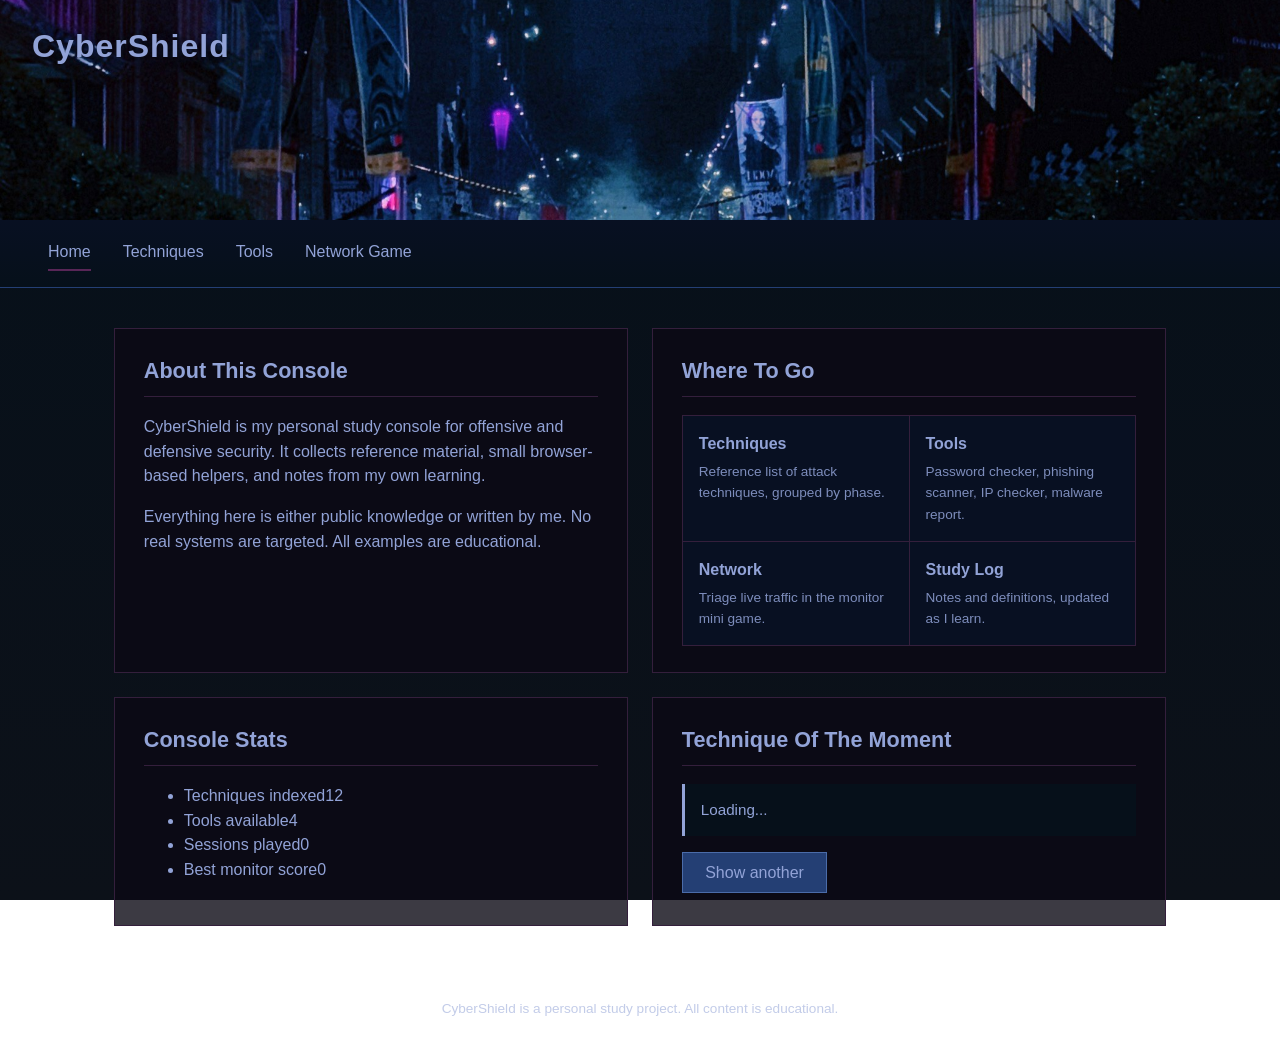
==== commit 7d2c02f4: "fixed index.html for member 1" ====
--- a/index.html
+++ b/index.html
@@ -91,5 +91,3 @@
 
 </html>
 
-<p>random details lol added by member 2 or smth</p>
-<h3>adding the conflict stuff again idk how i forgot to actually make the change lol mb tutor</h3>
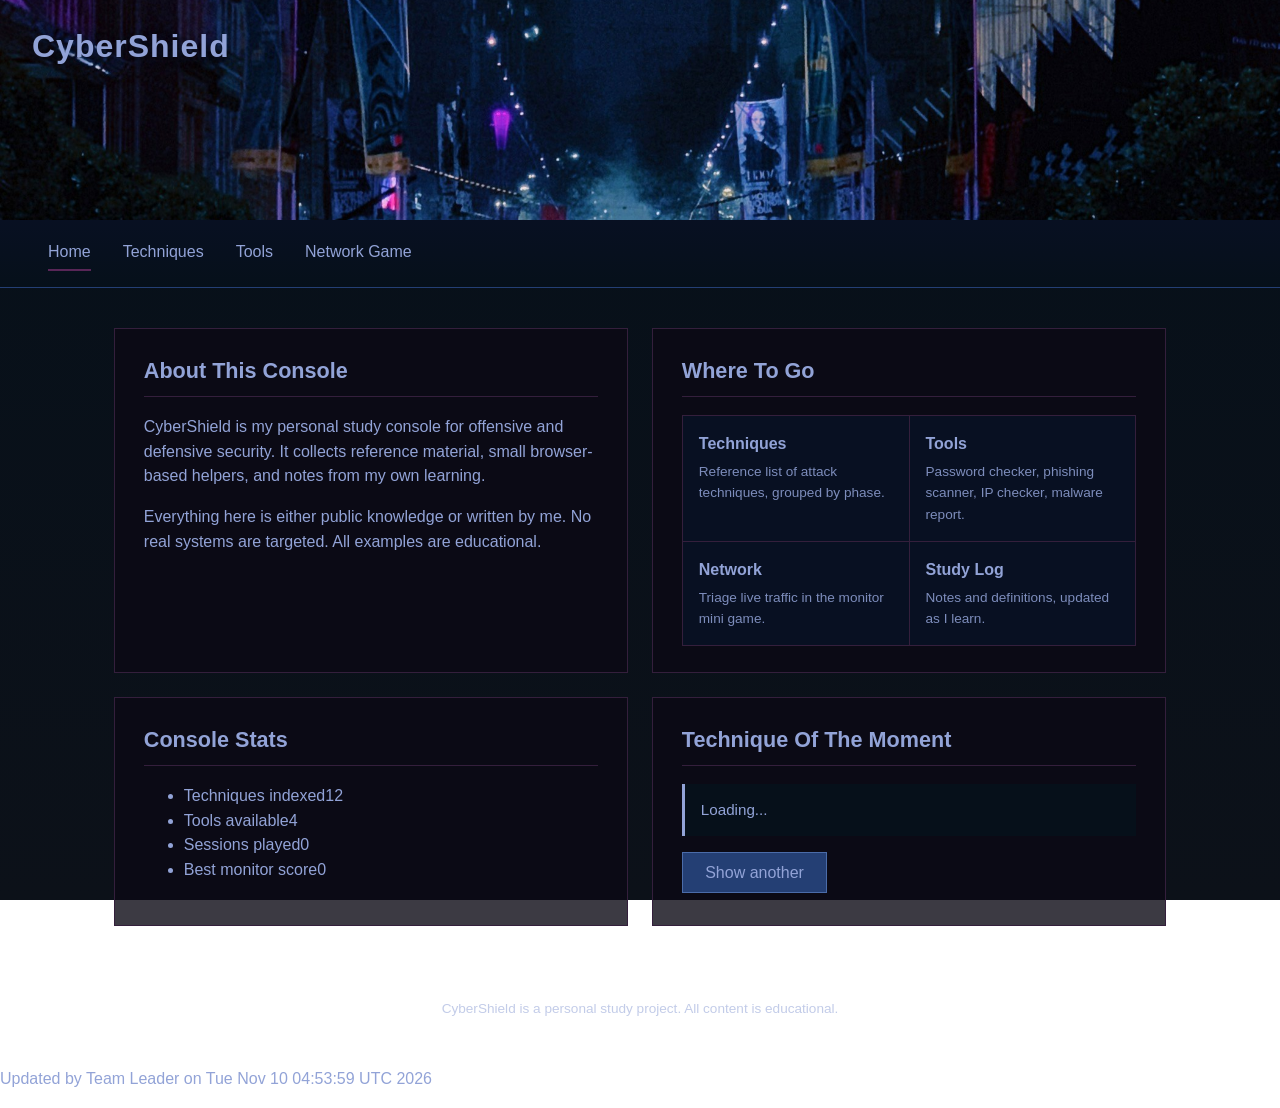
==== commit c411ae6e: "Workflow: Updated HTML and README for CyberVal-Ta" ====
--- a/index.html
+++ b/index.html
@@ -87,6 +87,7 @@
     CyberShield is a personal study project. All content is educational.
   </footer>
 
+<p>Updated by Team Leader on Tue Nov 10 04:53:59 UTC 2026</p>
 </body>
 
 </html>
